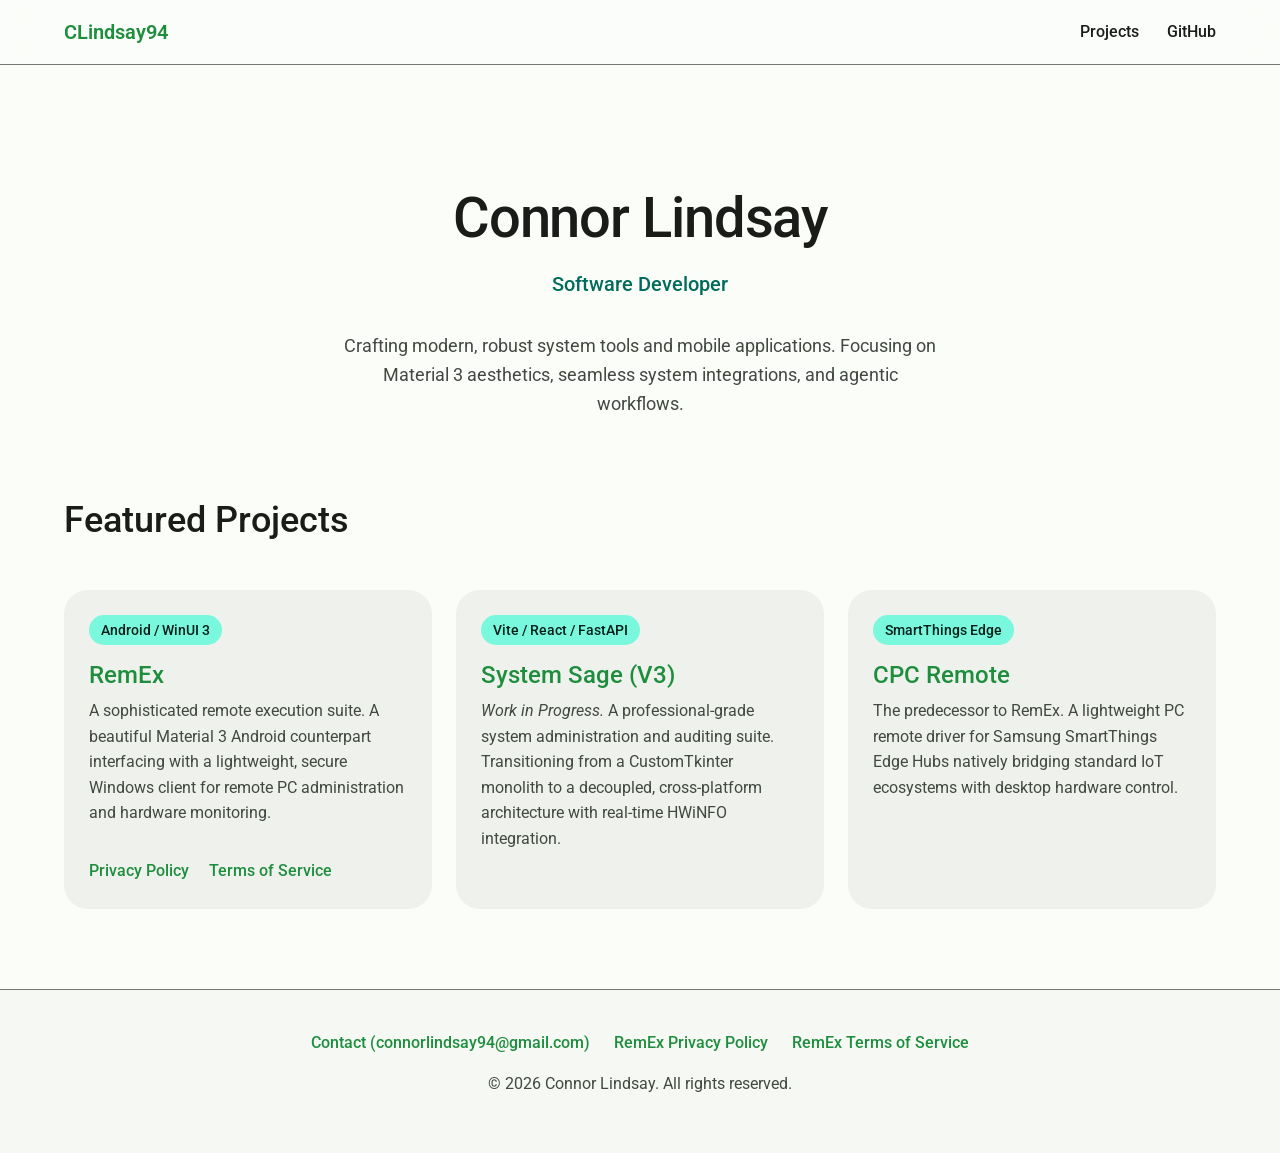
==== index.html @ 8565f319 "feat: Initialize website with core HTML, CSS, and JavaScript, and migrate policy documents to dedica" ====
<!DOCTYPE html>
<html lang="en">
<head>
    <meta charset="UTF-8">
    <meta name="viewport" content="width=device-width, initial-scale=1.0">
    <title>Connor Lindsay | Software Developer</title>
    <meta name="description" content="Portfolio and Project Documentation Hub for Connor Lindsay, specializing in Android and Desktop applications.">
    <!-- Google Fonts: Roboto & Inter -->
    <link rel="preconnect" href="https://fonts.googleapis.com">
    <link rel="preconnect" href="https://fonts.gstatic.com" crossorigin>
    <link href="https://fonts.googleapis.com/css2?family=Inter:wght@400;500;600&family=Roboto:wght@400;500;700&display=swap" rel="stylesheet">
    <link rel="stylesheet" href="css/style.css">
    <script src="js/main.js" defer></script>
</head>
<body>

    <header class="header-glass">
        <div class="container nav-content">
            <div class="nav-title">CLindsay94</div>
            <nav class="nav-links">
                <a href="#projects">Projects</a>
                <a href="https://github.com/CLindsay94" target="_blank" rel="noopener">GitHub</a>
            </nav>
        </div>
    </header>

    <main>
        <section class="hero container">
            <h1>Connor Lindsay</h1>
            <div class="hero-subtitle">Software Developer</div>
            <p style="max-width: 600px; margin: 0 auto; font-size: 1.125rem;">
                Crafting modern, robust system tools and mobile applications. 
                Focusing on Material 3 aesthetics, seamless system integrations, and agentic workflows.
            </p>
        </section>

        <section id="projects" class="container">
            <h2>Featured Projects</h2>
            <div class="card-grid">
                
                <!-- RemEx Project -->
                <article class="card">
                    <span class="tag">Android / WinUI 3</span>
                    <h3 class="card-title">RemEx</h3>
                    <p>A sophisticated remote execution suite. A beautiful Material 3 Android counterpart interfacing with a lightweight, secure Windows client for remote PC administration and hardware monitoring.</p>
                    <div style="margin-top: auto; padding-top: 16px;">
                        <a href="privacy.html" style="margin-right: 16px;">Privacy Policy</a>
                        <a href="terms.html">Terms of Service</a>
                    </div>
                </article>

                <!-- System Sage Project -->
                <article class="card">
                    <span class="tag">Vite / React / FastAPI</span>
                    <h3 class="card-title">System Sage (V3)</h3>
                    <p><em>Work in Progress.</em> A professional-grade system administration and auditing suite. Transitioning from a CustomTkinter monolith to a decoupled, cross-platform architecture with real-time HWiNFO integration.</p>
                </article>

                <!-- CPC Remote Project -->
                <article class="card">
                    <span class="tag">SmartThings Edge</span>
                    <h3 class="card-title">CPC Remote</h3>
                    <p>The predecessor to RemEx. A lightweight PC remote driver for Samsung SmartThings Edge Hubs natively bridging standard IoT ecosystems with desktop hardware control.</p>
                </article>

            </div>
        </section>
    </main>

    <footer class="footer">
        <div class="container">
            <div class="footer-links">
                <a href="mailto:connorlindsay94@gmail.com">Contact (connorlindsay94@gmail.com)</a>
                <a href="privacy.html">RemEx Privacy Policy</a>
                <a href="terms.html">RemEx Terms of Service</a>
            </div>
            <p>&copy; 2026 Connor Lindsay. All rights reserved.</p>
        </div>
    </footer>

</body>
</html>
---- css/style.css ----
:root {
  /* Material 3 Deep Green Palette - Light Mode */
  --md-sys-color-primary: #1e8e3e;
  --md-sys-color-on-primary: #ffffff;
  --md-sys-color-primary-container: #81c995;
  --md-sys-color-on-primary-container: #00210a;
  
  --md-sys-color-secondary: #006b5b;
  --md-sys-color-on-secondary: #ffffff;
  --md-sys-color-secondary-container: #79f8dd;
  --md-sys-color-on-secondary-container: #00201a;
  
  --md-sys-color-surface: #fbfdf9;
  --md-sys-color-on-surface: #1a1c1a;
  --md-sys-color-surface-variant: #dde5db;
  --md-sys-color-on-surface-variant: #414941;
  --md-sys-color-outline: #717971;
  --md-sys-color-surface-container-low: #f5f8f3;
  --md-sys-color-surface-container: #eff2ec;

  /* Typography */
  --font-family: 'Roboto', 'Inter', system-ui, -apple-system, sans-serif;
  
  /* Layout */
  --max-width: 1200px;
  --spacing-base: 8px;
  --border-radius-md: 12px;
  --border-radius-lg: 24px;
}

@media (prefers-color-scheme: dark) {
  :root {
    /* Material 3 Deep Green Palette - Dark Mode */
    --md-sys-color-primary: #81c995;
    --md-sys-color-on-primary: #003915;
    --md-sys-color-primary-container: #005322;
    --md-sys-color-on-primary-container: #a2e7b3;
    
    --md-sys-color-surface: #121412;
    --md-sys-color-on-surface: #e1e3de;
    --md-sys-color-surface-variant: #414941;
    --md-sys-color-on-surface-variant: #c1c9be;
    --md-sys-color-outline: #8b938a;
    --md-sys-color-surface-container-low: #1a1c1a;
    --md-sys-color-surface-container: #1e201e;
  }
}

* {
  box-sizing: border-box;
  margin: 0;
  padding: 0;
}

body {
  font-family: var(--font-family);
  background-color: var(--md-sys-color-surface);
  color: var(--md-sys-color-on-surface);
  line-height: 1.6;
  -webkit-font-smoothing: antialiased;
  transition: background-color 0.3s ease, color 0.3s ease;
}

/* Material Typography */
h1, h2, h3, h4 {
  font-weight: 500;
  line-height: 1.2;
  margin-bottom: 16px;
  color: var(--md-sys-color-on-surface);
}

h1 { font-size: clamp(2.5rem, 5vw, 3.5rem); letter-spacing: -0.02em; }
h2 { font-size: clamp(1.75rem, 3vw, 2.25rem); }
h3 { font-size: 1.5rem; }

p {
  margin-bottom: 16px;
  color: var(--md-sys-color-on-surface-variant);
}

a {
  color: var(--md-sys-color-primary);
  text-decoration: none;
  font-weight: 500;
  transition: color 0.2s ease;
}

a:hover {
  text-decoration: underline;
  color: var(--md-sys-color-primary-container);
}

/* Base Layout Objects */
.container {
  max-width: var(--max-width);
  margin: 0 auto;
  padding: 0 24px;
}

/* UI Elements */
.header-glass {
  position: sticky;
  top: 0;
  z-index: 100;
  background-color: color-mix(in srgb, var(--md-sys-color-surface) 80%, transparent);
  backdrop-filter: blur(12px);
  -webkit-backdrop-filter: blur(12px);
  border-bottom: 1px solid var(--md-sys-color-outline);
  padding: 16px 0;
}

.nav-content {
  display: flex;
  justify-content: space-between;
  align-items: center;
}

.nav-title {
  font-size: 1.25rem;
  font-weight: 600;
  color: var(--md-sys-color-primary);
}

.nav-links a {
  margin-left: 24px;
  color: var(--md-sys-color-on-surface);
}

.hero {
  padding: 120px 0 80px;
  text-align: center;
}

.hero-subtitle {
  font-size: 1.25rem;
  color: var(--md-sys-color-secondary);
  font-weight: 500;
  margin-bottom: 32px;
}

/* Cards (Material 3 State Layers & Elevation) */
.card-grid {
  display: grid;
  grid-template-columns: repeat(auto-fit, minmax(320px, 1fr));
  gap: 24px;
  margin: 48px 0;
}

.card {
  background-color: var(--md-sys-color-surface-container);
  border-radius: var(--border-radius-lg);
  padding: 24px;
  border: 1px solid transparent;
  transition: all 0.3s cubic-bezier(0.2, 0, 0, 1);
  position: relative;
  overflow: hidden;
}

.card::before {
  content: "";
  position: absolute;
  top: 0; left: 0; right: 0; bottom: 0;
  background-color: var(--md-sys-color-on-surface);
  opacity: 0;
  transition: opacity 0.2s ease;
  pointer-events: none;
}

.card:hover {
  transform: translateY(-4px);
  box-shadow: 0 12px 24px -8px rgba(0,0,0,0.15);
  border-color: var(--md-sys-color-outline);
}

.card:hover::before {
  opacity: 0.04; /* State layer */
}

.card-title {
  color: var(--md-sys-color-primary);
  margin-bottom: 8px;
}

.tag {
  display: inline-block;
  padding: 4px 12px;
  border-radius: 100px;
  font-size: 0.875rem;
  font-weight: 500;
  background-color: var(--md-sys-color-secondary-container);
  color: var(--md-sys-color-on-secondary-container);
  margin-bottom: 16px;
}

/* Material Footer */
.footer {
  margin-top: 80px;
  padding: 40px 0;
  background-color: var(--md-sys-color-surface-container-low);
  text-align: center;
  border-top: 1px solid var(--md-sys-color-outline);
}

.footer-links {
  display: flex;
  justify-content: center;
  gap: 24px;
  margin-bottom: 16px;
  flex-wrap: wrap;
}

/* Document Article (For Privacy/Terms) */
.document-article {
  max-width: 800px;
  margin: 64px auto;
  background-color: var(--md-sys-color-surface-container);
  padding: 48px;
  border-radius: var(--border-radius-lg);
  box-shadow: 0 4px 12px rgba(0,0,0,0.05);
}

.document-article h1 { font-size: 2.25rem; margin-bottom: 8px;}
.document-article .last-updated { color: var(--md-sys-color-primary); font-weight: 500; margin-bottom: 48px; border-bottom: 1px solid var(--md-sys-color-outline); padding-bottom: 16px;}
.document-article h2 { margin-top: 40px; font-size: 1.5rem; }
.document-article p { margin-bottom: 24px; line-height: 1.8; }
.document-article ul { margin-bottom: 24px; padding-left: 24px; color: var(--md-sys-color-on-surface-variant); }

@media (max-width: 768px) {
  .document-article {
    padding: 32px 24px;
    margin: 32px 16px;
    border-radius: var(--border-radius-md);
  }
}
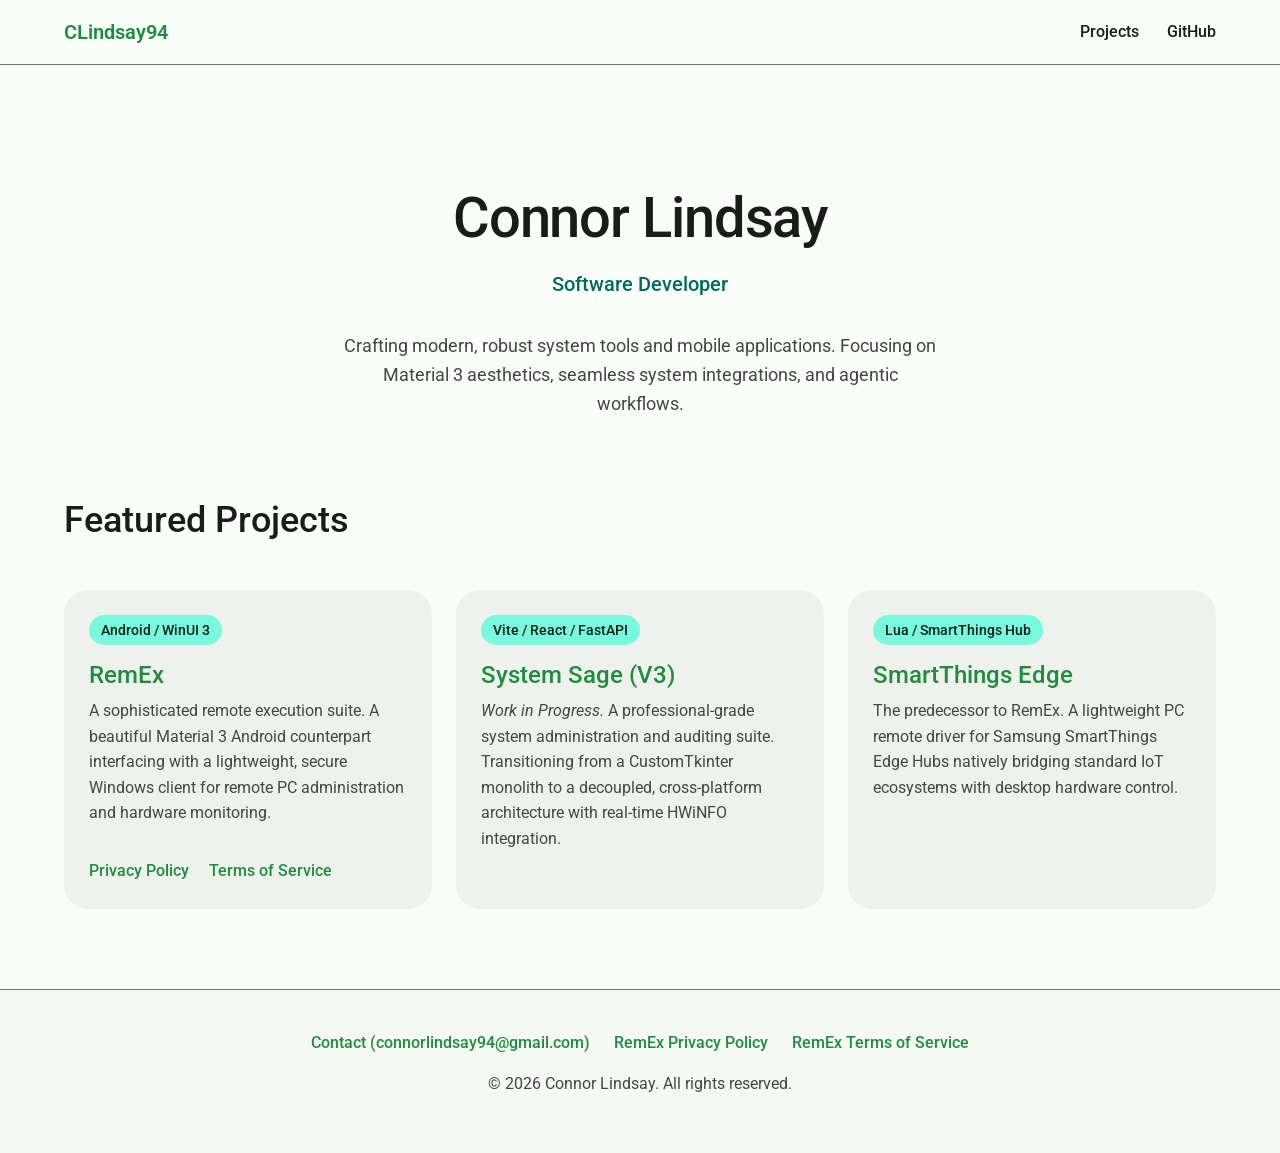
==== commit 487af484: "feat: link project card titles to GitHub repositories" ====
--- a/index.html
+++ b/index.html
@@ -41,7 +41,7 @@
                 <!-- RemEx Project -->
                 <article class="card">
                     <span class="tag">Android / WinUI 3</span>
-                    <h3 class="card-title">RemEx</h3>
+                    <h3 class="card-title"><a href="https://github.com/clindsay94/RemEx" target="_blank" rel="noopener noreferrer">RemEx</a></h3>
                     <p>A sophisticated remote execution suite. A beautiful Material 3 Android counterpart interfacing with a lightweight, secure Windows client for remote PC administration and hardware monitoring.</p>
                     <div style="margin-top: auto; padding-top: 16px;">
                         <a href="privacy.html" style="margin-right: 16px;">Privacy Policy</a>
@@ -52,14 +52,14 @@
                 <!-- System Sage Project -->
                 <article class="card">
                     <span class="tag">Vite / React / FastAPI</span>
-                    <h3 class="card-title">System Sage (V3)</h3>
+                    <h3 class="card-title"><a href="https://github.com/clindsay94/SystemSage" target="_blank" rel="noopener noreferrer">System Sage (V3)</a></h3>
                     <p><em>Work in Progress.</em> A professional-grade system administration and auditing suite. Transitioning from a CustomTkinter monolith to a decoupled, cross-platform architecture with real-time HWiNFO integration.</p>
                 </article>
 
-                <!-- CPC Remote Project -->
+                <!-- SmartThings Edge Project -->
                 <article class="card">
-                    <span class="tag">SmartThings Edge</span>
-                    <h3 class="card-title">CPC Remote</h3>
+                    <span class="tag">Lua / SmartThings Hub</span>
+                    <h3 class="card-title"><a href="https://github.com/clindsay94/CPCRemote-Edge-Driver" target="_blank" rel="noopener noreferrer">SmartThings Edge</a></h3>
                     <p>The predecessor to RemEx. A lightweight PC remote driver for Samsung SmartThings Edge Hubs natively bridging standard IoT ecosystems with desktop hardware control.</p>
                 </article>
 
